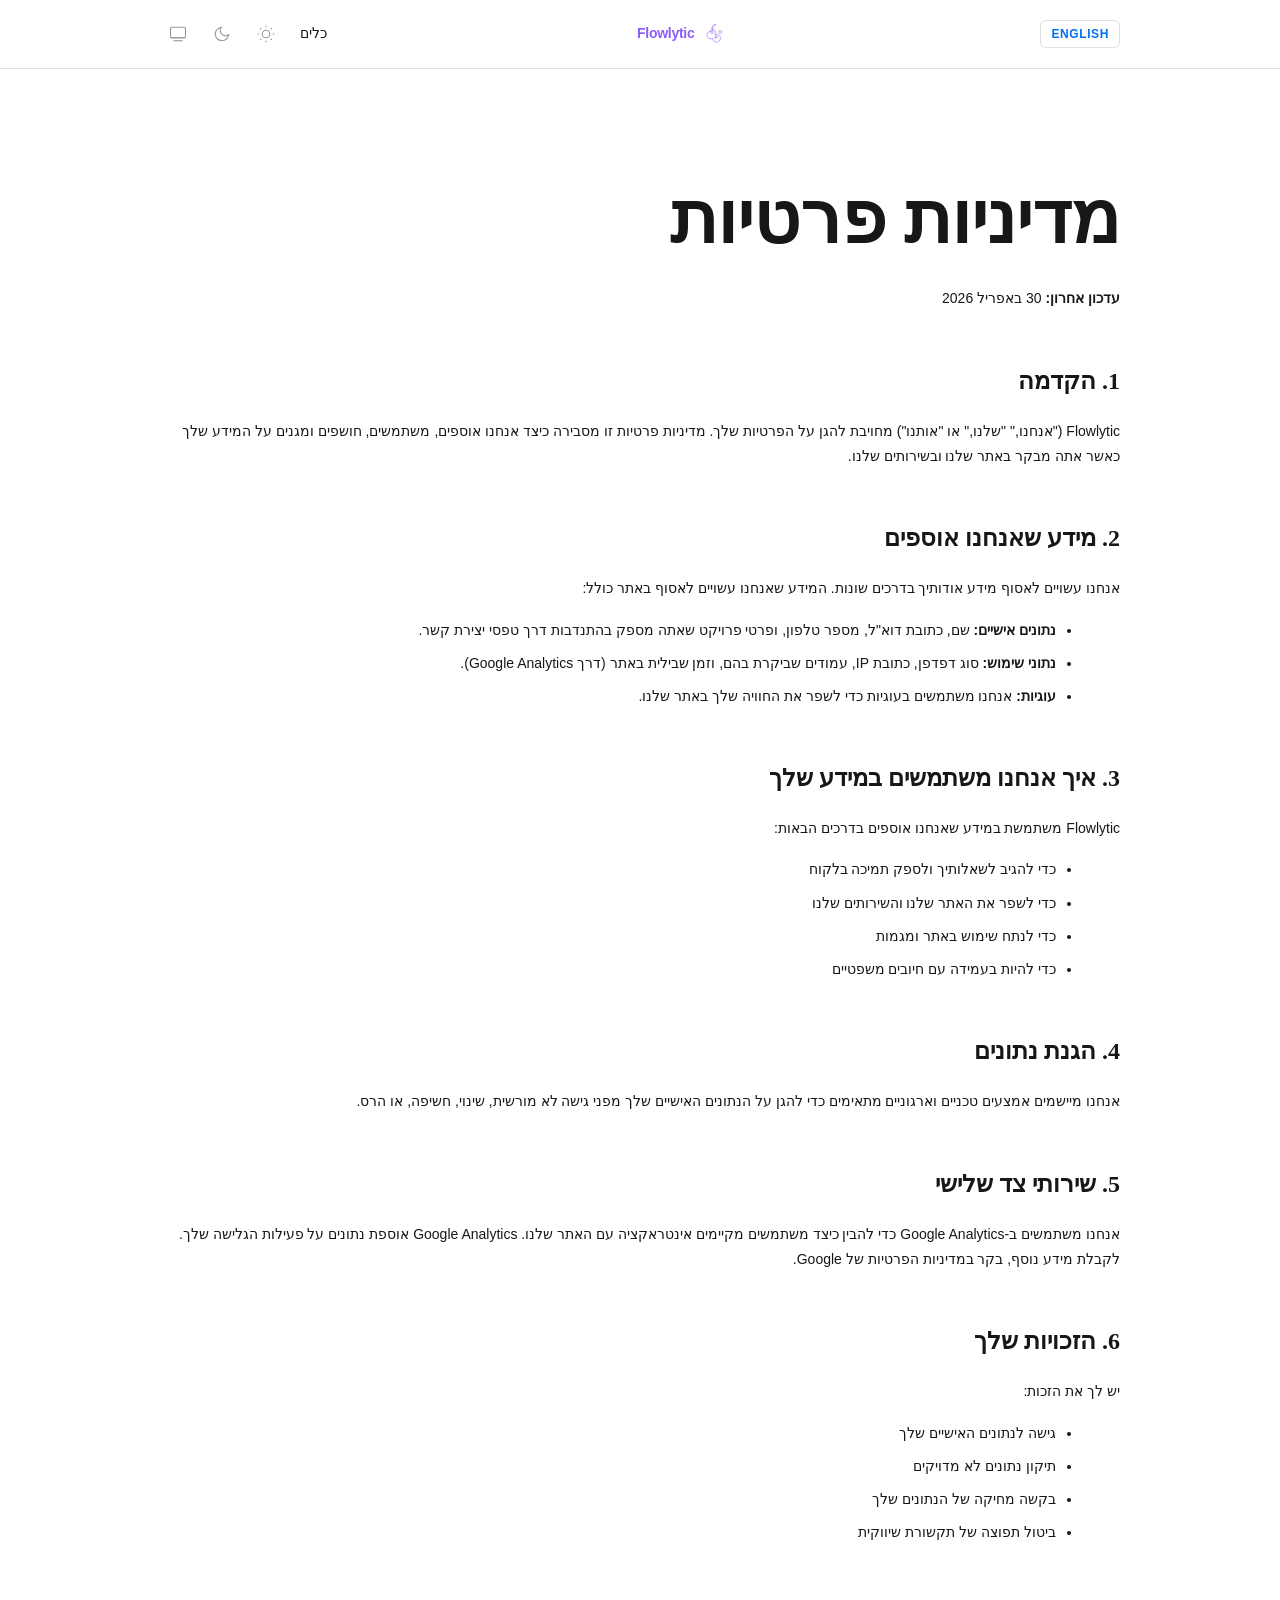
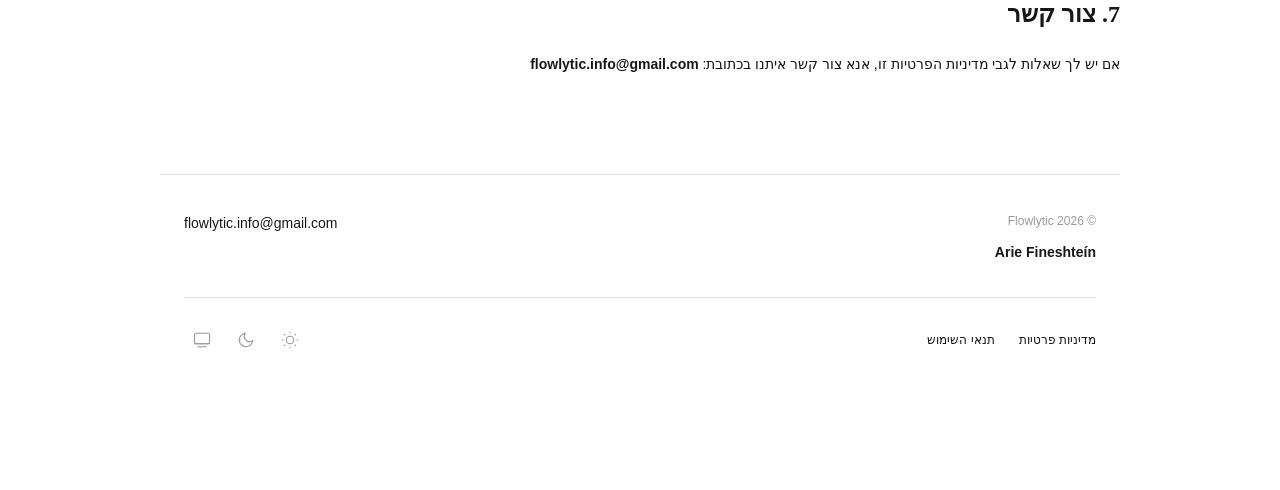
==== public/privacy-policy-he.html @ a44dccfc "initial: moses medical center landing page project" ====
<!DOCTYPE html>
<html lang="he" dir="rtl">
<head>
    <meta charset="UTF-8">
    <meta name="viewport" content="width=device-width, initial-scale=1.0">
    <title>מדיניות פרטיות - Flowlytic</title>
    <style>
        :root {
            color-scheme: light dark;
        }

        :root[data-theme="dark"],
        :root {
            --background: #171717;
            --surface: #000000;
            --text-primary: #eaeaea;
            --text-muted: #686868;
            --accent: #0070f3;
            --border: #383838;
            --ease: cubic-bezier(0.5, 0.25, 0.35, 1);
        }

        :root[data-theme="light"] {
            --background: #ffffff;
            --surface: #ffffff;
            --text-primary: #171717;
            --text-muted: #999999;
            --accent: #0070f3;
            --border: #e0e0e0;
            --ease: cubic-bezier(0.5, 0.25, 0.35, 1);
        }

        body {
            background-color: var(--background);
            font-family: Geist, -apple-system, BlinkMacSystemFont, 'Segoe UI', Roboto, sans-serif;
            max-width: 960px;
            margin: 0 auto;
            padding: 96px 24px;
            line-height: 1.8;
            color: var(--text-primary);
            direction: rtl;
            transition: background-color 0.15s var(--ease), color 0.15s var(--ease);
        }
        h1 {
            font-family: Georgia, serif;
            font-size: 72px;
            font-weight: 700;
            color: var(--text-primary);
            line-height: 1.2;
            margin: 0 0 24px 0;
        }
        h2 {
            font-family: Georgia, serif;
            font-size: 24px;
            font-weight: 700;
            color: var(--text-primary);
            margin-top: 48px;
            margin-bottom: 16px;
        }
        p {
            font-size: 14px;
            line-height: 1.8;
            color: var(--text-primary);
            margin: 0 0 16px 0;
        }
        strong {
            color: var(--text-primary);
            font-weight: 600;
        }
        ul {
            font-size: 14px;
            line-height: 1.8;
            color: var(--text-primary);
            margin: 0 24px 16px 0;
        }
        li {
            margin-bottom: 8px;
        }
        a {
            color: var(--accent);
            text-decoration: none;
            transition: color 0.15s var(--ease);
        }
        a:hover {
            color: var(--accent);
            text-decoration: underline;
        }
        hr {
            border: none;
            border-top: 1px solid var(--border);
            margin: 48px 0;
        }
        .content {
            max-width: 960px;
            margin: 0 auto;
        }
    </style>
    <script>
        function updateThemeButtons() {
            const theme = localStorage.getItem('theme') || 'auto';
            ['nav-theme-light', 'nav-theme-dark', 'nav-theme-auto', 'footer-theme-light', 'footer-theme-dark', 'footer-theme-auto'].forEach(id => {
                const btn = document.getElementById(id);
                if (btn) {
                    const btnTheme = id.split('-')[2];
                    if (btnTheme === theme) {
                        btn.style.background = 'var(--surface)';
                        btn.style.border = '1px solid var(--border)';
                        btn.style.color = 'var(--text-primary)';
                    } else {
                        btn.style.background = 'transparent';
                        btn.style.border = 'none';
                        btn.style.color = 'var(--text-muted)';
                    }
                }
            });
        }

        function setTheme(newTheme) {
            localStorage.setItem('theme', newTheme);
            let effectiveTheme = newTheme;
            if (newTheme === 'auto') {
                effectiveTheme = window.matchMedia('(prefers-color-scheme: dark)').matches ? 'dark' : 'light';
            }
            document.documentElement.setAttribute('data-theme', effectiveTheme);
            updateThemeButtons();
        }

        (function() {
            const theme = localStorage.getItem('theme') || 'auto';
            let effectiveTheme = theme;
            if (theme === 'auto') {
                effectiveTheme = window.matchMedia('(prefers-color-scheme: dark)').matches ? 'dark' : 'light';
            }
            document.documentElement.setAttribute('data-theme', effectiveTheme);
            updateThemeButtons();
        })();
    </script>
</head>
<body>
    <!-- Nav -->
    <nav style="position: fixed; top: 0; left: 0; right: 0; z-index: 50; background: var(--background); border-bottom: 1px solid var(--border); color: var(--text-primary); transition: background 0.15s var(--ease), border-color 0.15s var(--ease), color 0.15s var(--ease);">
      <div style="max-width: 960px; margin: 0 auto; padding: 16px 24px; display: flex; align-items: center; justify-content: space-between; direction: rtl;">
        <div style="display: flex; align-items: center; gap: 16px;">
          <button onclick="location.href='/privacy-policy.html'" style="font-size: 12px; font-weight: 600; text-transform: uppercase; letter-spacing: 0.05em; padding: 6px 10px; border-radius: 6px; border: 1px solid var(--border); background-color: transparent; color: #0070f3; cursor: pointer; transition: all 0.15s var(--ease);" onmouseover="this.style.backgroundColor='var(--surface)'" onmouseout="this.style.backgroundColor='transparent'">English</button>
        </div>
        <a href="/" style="display: flex; align-items: center; gap: 8px; text-decoration: none; cursor: pointer; transition: opacity 0.15s cubic-bezier(0.5, 0.25, 0.35, 1);" onmouseover="this.style.opacity='0.8'" onmouseout="this.style.opacity='1'">
          <svg width="28" height="28" viewBox="0 0 100 100" fill="none" xmlns="http://www.w3.org/2000/svg">
            <path d="M50 15c-8 0-14 6-14 14 0 3 1 6 2 8-2 1-4 2-6 2-8 0-14 6-14 14 0 8 6 14 14 14 2 0 4-1 6-2 0 8 6 14 14 14 8 0 14-6 14-14 0-8-6-14-14-14-2 0-4 1-6 2 1-2 2-5 2-8 0-8-6-14-14-14z" stroke="#8B5CF6" stroke-width="2" fill="none"/>
            <path d="M35 35c-4 0-8 3-8 8s3 8 8 8 8-3 8-8-3-8-8-8z" fill="#8B5CF6" opacity="0.3"/>
            <path d="M65 35c-4 0-8 3-8 8s3 8 8 8 8-3 8-8-3-8-8-8z" fill="#8B5CF6" opacity="0.3"/>
            <path d="M50 55c-3 0-6 2-6 6s2 6 6 6 6-2 6-6-2-6-6-6z" fill="#8B5CF6" opacity="0.5"/>
          </svg>
          <span style="font-size: 14px; font-weight: 700; color: #8B5CF6; letter-spacing: -0.02em;">Flowlytic</span>
        </a>
        <div style="display: flex; align-items: center; gap: 16px;">
          <a href="/tools" style="color: var(--text-primary); text-decoration: none; font-size: 14px; cursor: pointer; transition: color 0.15s var(--ease);">כלים</a>
          <div style="display: inline-flex; align-items: center; gap: 8px;">
            <button onclick="setTheme('light')" aria-label="Light mode" style="background: transparent; border: none; width: 36px; height: 36px; padding: 0; display: flex; align-items: center; justify-content: center; cursor: pointer; transition: background 0.15s var(--ease), border 0.15s var(--ease); border-radius: 50%;" id="nav-theme-light"><svg width="18" height="18" viewBox="0 0 24 24" fill="none" stroke="currentColor" stroke-width="1.5" style="color: var(--text-muted);" class="theme-icon"><circle cx="12" cy="12" r="5"/><line x1="12" y1="1" x2="12" y2="3"/><line x1="12" y1="21" x2="12" y2="23"/><line x1="4.22" y1="4.22" x2="5.64" y2="5.64"/><line x1="18.36" y1="18.36" x2="19.78" y2="19.78"/><line x1="1" y1="12" x2="3" y2="12"/><line x1="21" y1="12" x2="23" y2="12"/><line x1="4.22" y1="19.78" x2="5.64" y2="18.36"/><line x1="18.36" y1="5.64" x2="19.78" y2="4.22"/></svg></button>
            <button onclick="setTheme('dark')" aria-label="Dark mode" style="background: transparent; border: none; width: 36px; height: 36px; padding: 0; display: flex; align-items: center; justify-content: center; cursor: pointer; transition: background 0.15s var(--ease), border 0.15s var(--ease); border-radius: 50%;" id="nav-theme-dark"><svg width="18" height="18" viewBox="0 0 24 24" fill="none" stroke="currentColor" stroke-width="1.5" style="color: var(--text-muted);" class="theme-icon"><path d="M21 12.79A9 9 0 1 1 11.21 3 7 7 0 0 0 21 12.79z"/></svg></button>
            <button onclick="setTheme('auto')" aria-label="Auto mode" style="background: transparent; border: none; width: 36px; height: 36px; padding: 0; display: flex; align-items: center; justify-content: center; cursor: pointer; transition: background 0.15s var(--ease), border 0.15s var(--ease); border-radius: 50%;" id="nav-theme-auto"><svg width="18" height="18" viewBox="0 0 24 24" fill="none" stroke="currentColor" stroke-width="1.5" style="color: var(--text-muted);" class="theme-icon"><rect x="2" y="3" width="20" height="14" rx="2" ry="2"/><line x1="2" y1="17" x2="22" y2="17"/><line x1="6" y1="21" x2="18" y2="21"/></svg></button>
          </div>
        </div>
      </div>
    </nav>
    <div style="height: 80px;"></div>

    <div class="content">
    <h1>מדיניות פרטיות</h1>
    <p><strong>עדכון אחרון:</strong> 30 באפריל 2026</p>

    <h2>1. הקדמה</h2>
    <p>Flowlytic ("אנחנו," "שלנו," או "אותנו") מחויבת להגן על הפרטיות שלך. מדיניות פרטיות זו מסבירה כיצד אנחנו אוספים, משתמשים, חושפים ומגנים על המידע שלך כאשר אתה מבקר באתר שלנו ובשירותים שלנו.</p>

    <h2>2. מידע שאנחנו אוספים</h2>
    <p>אנחנו עשויים לאסוף מידע אודותיך בדרכים שונות. המידע שאנחנו עשויים לאסוף באתר כולל:</p>
    <ul>
        <li><strong>נתונים אישיים:</strong> שם, כתובת דוא"ל, מספר טלפון, ופרטי פרויקט שאתה מספק בהתנדבות דרך טפסי יצירת קשר.</li>
        <li><strong>נתוני שימוש:</strong> סוג דפדפן, כתובת IP, עמודים שביקרת בהם, וזמן שבילית באתר (דרך Google Analytics).</li>
        <li><strong>עוגיות:</strong> אנחנו משתמשים בעוגיות כדי לשפר את החוויה שלך באתר שלנו.</li>
    </ul>

    <h2>3. איך אנחנו משתמשים במידע שלך</h2>
    <p>Flowlytic משתמשת במידע שאנחנו אוספים בדרכים הבאות:</p>
    <ul>
        <li>כדי להגיב לשאלותיך ולספק תמיכה בלקוח</li>
        <li>כדי לשפר את האתר שלנו והשירותים שלנו</li>
        <li>כדי לנתח שימוש באתר ומגמות</li>
        <li>כדי להיות בעמידה עם חיובים משפטיים</li>
    </ul>

    <h2>4. הגנת נתונים</h2>
    <p>אנחנו מיישמים אמצעים טכניים וארגוניים מתאימים כדי להגן על הנתונים האישיים שלך מפני גישה לא מורשית, שינוי, חשיפה, או הרס.</p>

    <h2>5. שירותי צד שלישי</h2>
    <p>אנחנו משתמשים ב-Google Analytics כדי להבין כיצד משתמשים מקיימים אינטראקציה עם האתר שלנו. Google Analytics אוספת נתונים על פעילות הגלישה שלך. לקבלת מידע נוסף, בקר במדיניות הפרטיות של Google.</p>

    <h2>6. הזכויות שלך</h2>
    <p>יש לך את הזכות:</p>
    <ul>
        <li>גישה לנתונים האישיים שלך</li>
        <li>תיקון נתונים לא מדויקים</li>
        <li>בקשה מחיקה של הנתונים שלך</li>
        <li>ביטול תפוצה של תקשורת שיווקית</li>
    </ul>

    <h2>7. צור קשר</h2>
    <p>אם יש לך שאלות לגבי מדיניות הפרטיות זו, אנא צור קשר איתנו בכתובת: <strong>flowlytic.info@gmail.com</strong></p>
    </div>

    <!-- Footer -->
    <footer style="padding: 36px 24px; border-top: 1px solid var(--border); background-color: var(--background); transition: background 0.15s var(--ease), border-color 0.15s var(--ease); margin-top: 96px;">
      <div style="max-width: 960px; margin: 0 auto;">
        <div style="display: flex; flex-direction: row; align-items: flex-start; justify-content: space-between; gap: 32px; margin-bottom: 32px; direction: rtl;">
          <div style="display: flex; flex-direction: column; gap: 8px;">
            <p style="font-size: 12px; font-family: Geist, sans-serif; color: var(--text-muted); margin: 0;">© 2026 Flowlytic</p>
            <p style="font-size: 14px; font-family: Geist, sans-serif; font-weight: 600; color: var(--text-primary); margin: 0;">Arie Fineshteín</p>
          </div>
          <a href="mailto:flowlytic.info@gmail.com" style="font-size: 14px; font-family: Geist, sans-serif; color: var(--text-primary); text-decoration: none; transition: color 0.15s var(--ease);" onmouseover="this.style.color='var(--accent)'" onmouseout="this.style.color='var(--text-primary)'">flowlytic.info@gmail.com</a>
        </div>
        <div style="border-top: 1px solid var(--border); padding-top: 24px;">
          <div style="display: flex; flex-direction: row; align-items: center; justify-content: space-between; direction: rtl;">
            <div style="display: flex; flex-direction: row; gap: 24px;">
              <a href="/privacy-policy-he.html" style="font-size: 12px; font-family: Geist, sans-serif; color: var(--text-primary); text-decoration: none; transition: color 0.15s var(--ease);" onmouseover="this.style.color='var(--accent)'" onmouseout="this.style.color='var(--text-primary)'">מדיניות פרטיות</a>
              <a href="/terms-of-use-he.html" style="font-size: 12px; font-family: Geist, sans-serif; color: var(--text-primary); text-decoration: none; transition: color 0.15s var(--ease);" onmouseover="this.style.color='var(--accent)'" onmouseout="this.style.color='var(--text-primary)'">תנאי השימוש</a>
            </div>
            <div style="display: inline-flex; align-items: center; gap: 8px;">
              <button onclick="setTheme('light')" aria-label="Light mode" style="background: transparent; border: none; width: 36px; height: 36px; padding: 0; display: flex; align-items: center; justify-content: center; cursor: pointer; transition: background 0.15s var(--ease), border 0.15s var(--ease); border-radius: 50%;" id="footer-theme-light"><svg width="18" height="18" viewBox="0 0 24 24" fill="none" stroke="currentColor" stroke-width="1.5" style="color: var(--text-muted);" class="theme-icon"><circle cx="12" cy="12" r="5"/><line x1="12" y1="1" x2="12" y2="3"/><line x1="12" y1="21" x2="12" y2="23"/><line x1="4.22" y1="4.22" x2="5.64" y2="5.64"/><line x1="18.36" y1="18.36" x2="19.78" y2="19.78"/><line x1="1" y1="12" x2="3" y2="12"/><line x1="21" y1="12" x2="23" y2="12"/><line x1="4.22" y1="19.78" x2="5.64" y2="18.36"/><line x1="18.36" y1="5.64" x2="19.78" y2="4.22"/></svg></button>
              <button onclick="setTheme('dark')" aria-label="Dark mode" style="background: transparent; border: none; width: 36px; height: 36px; padding: 0; display: flex; align-items: center; justify-content: center; cursor: pointer; transition: background 0.15s var(--ease), border 0.15s var(--ease); border-radius: 50%;" id="footer-theme-dark"><svg width="18" height="18" viewBox="0 0 24 24" fill="none" stroke="currentColor" stroke-width="1.5" style="color: var(--text-muted);" class="theme-icon"><path d="M21 12.79A9 9 0 1 1 11.21 3 7 7 0 0 0 21 12.79z"/></svg></button>
              <button onclick="setTheme('auto')" aria-label="Auto mode" style="background: transparent; border: none; width: 36px; height: 36px; padding: 0; display: flex; align-items: center; justify-content: center; cursor: pointer; transition: background 0.15s var(--ease), border 0.15s var(--ease); border-radius: 50%;" id="footer-theme-auto"><svg width="18" height="18" viewBox="0 0 24 24" fill="none" stroke="currentColor" stroke-width="1.5" style="color: var(--text-muted);" class="theme-icon"><rect x="2" y="3" width="20" height="14" rx="2" ry="2"/><line x1="2" y1="17" x2="22" y2="17"/><line x1="6" y1="21" x2="18" y2="21"/></svg></button>
            </div>
          </div>
        </div>
      </div>
    </footer>
</body>
</html>
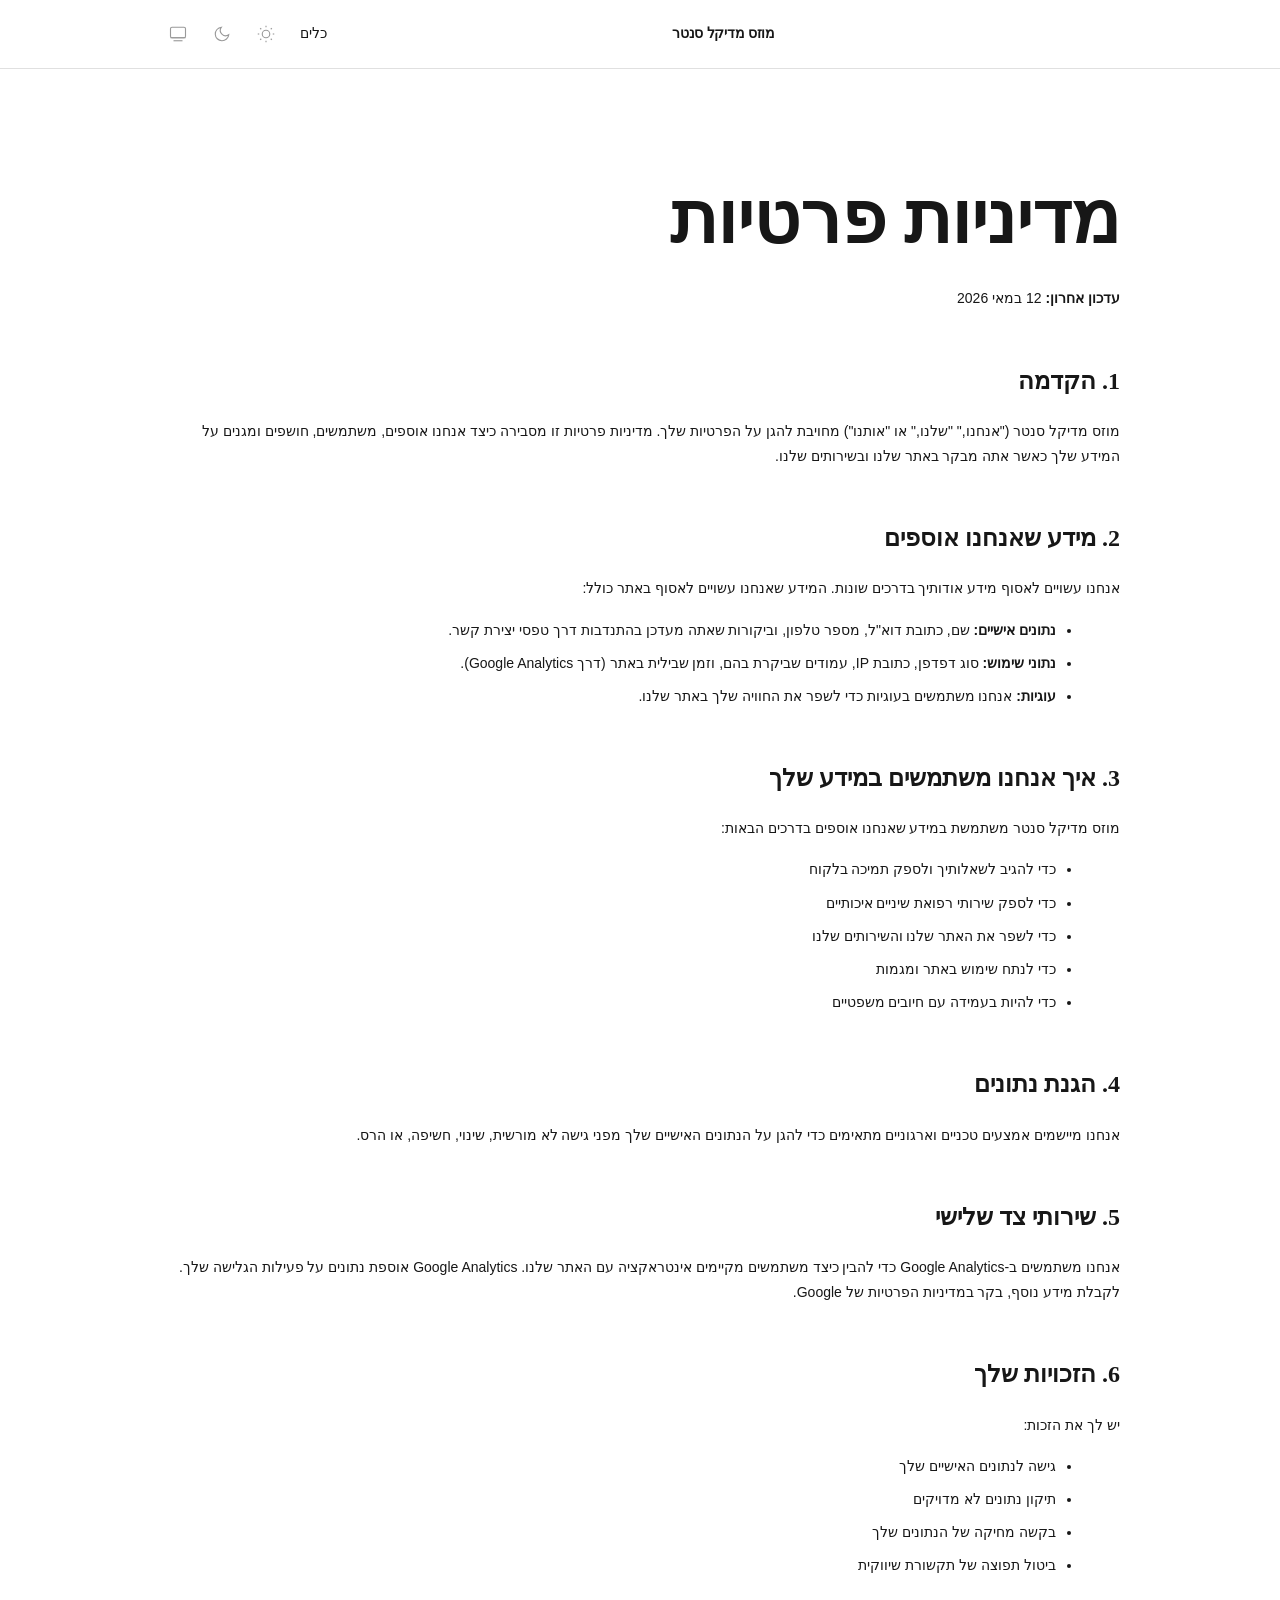
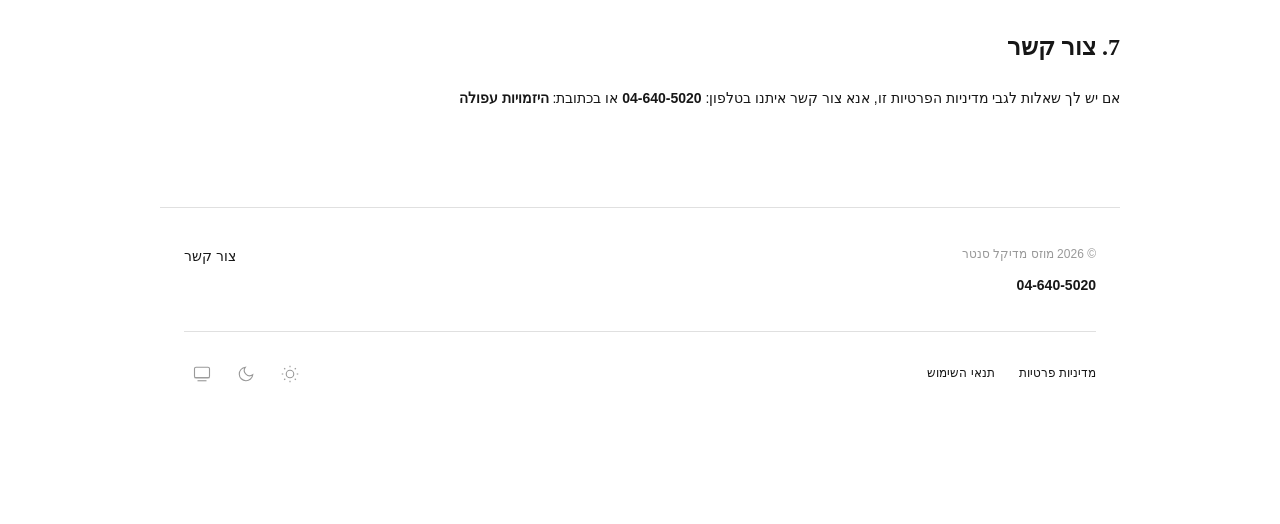
==== commit 4ff5c725: "feat: update privacy policy and terms of use with moses clinic content, add footer links, and update" ====
--- a/public/privacy-policy-he.html
+++ b/public/privacy-policy-he.html
@@ -3,7 +3,7 @@
 <head>
     <meta charset="UTF-8">
     <meta name="viewport" content="width=device-width, initial-scale=1.0">
-    <title>מדיניות פרטיות - Flowlytic</title>
+    <title>מדיניות פרטיות - מוזס מדיקל סנטר</title>
     <style>
         :root {
             color-scheme: light dark;
@@ -140,17 +140,9 @@
     <!-- Nav -->
     <nav style="position: fixed; top: 0; left: 0; right: 0; z-index: 50; background: var(--background); border-bottom: 1px solid var(--border); color: var(--text-primary); transition: background 0.15s var(--ease), border-color 0.15s var(--ease), color 0.15s var(--ease);">
       <div style="max-width: 960px; margin: 0 auto; padding: 16px 24px; display: flex; align-items: center; justify-content: space-between; direction: rtl;">
-        <div style="display: flex; align-items: center; gap: 16px;">
-          <button onclick="location.href='/privacy-policy.html'" style="font-size: 12px; font-weight: 600; text-transform: uppercase; letter-spacing: 0.05em; padding: 6px 10px; border-radius: 6px; border: 1px solid var(--border); background-color: transparent; color: #0070f3; cursor: pointer; transition: all 0.15s var(--ease);" onmouseover="this.style.backgroundColor='var(--surface)'" onmouseout="this.style.backgroundColor='transparent'">English</button>
-        </div>
+        <div></div>
         <a href="/" style="display: flex; align-items: center; gap: 8px; text-decoration: none; cursor: pointer; transition: opacity 0.15s cubic-bezier(0.5, 0.25, 0.35, 1);" onmouseover="this.style.opacity='0.8'" onmouseout="this.style.opacity='1'">
-          <svg width="28" height="28" viewBox="0 0 100 100" fill="none" xmlns="http://www.w3.org/2000/svg">
-            <path d="M50 15c-8 0-14 6-14 14 0 3 1 6 2 8-2 1-4 2-6 2-8 0-14 6-14 14 0 8 6 14 14 14 2 0 4-1 6-2 0 8 6 14 14 14 8 0 14-6 14-14 0-8-6-14-14-14-2 0-4 1-6 2 1-2 2-5 2-8 0-8-6-14-14-14z" stroke="#8B5CF6" stroke-width="2" fill="none"/>
-            <path d="M35 35c-4 0-8 3-8 8s3 8 8 8 8-3 8-8-3-8-8-8z" fill="#8B5CF6" opacity="0.3"/>
-            <path d="M65 35c-4 0-8 3-8 8s3 8 8 8 8-3 8-8-3-8-8-8z" fill="#8B5CF6" opacity="0.3"/>
-            <path d="M50 55c-3 0-6 2-6 6s2 6 6 6 6-2 6-6-2-6-6-6z" fill="#8B5CF6" opacity="0.5"/>
-          </svg>
-          <span style="font-size: 14px; font-weight: 700; color: #8B5CF6; letter-spacing: -0.02em;">Flowlytic</span>
+          <span style="font-size: 14px; font-weight: 700; color: var(--text-primary); letter-spacing: -0.02em;">מוזס מדיקל סנטר</span>
         </a>
         <div style="display: flex; align-items: center; gap: 16px;">
           <a href="/tools" style="color: var(--text-primary); text-decoration: none; font-size: 14px; cursor: pointer; transition: color 0.15s var(--ease);">כלים</a>
@@ -166,23 +158,24 @@
 
     <div class="content">
     <h1>מדיניות פרטיות</h1>
-    <p><strong>עדכון אחרון:</strong> 30 באפריל 2026</p>
+    <p><strong>עדכון אחרון:</strong> 12 במאי 2026</p>
 
     <h2>1. הקדמה</h2>
-    <p>Flowlytic ("אנחנו," "שלנו," או "אותנו") מחויבת להגן על הפרטיות שלך. מדיניות פרטיות זו מסבירה כיצד אנחנו אוספים, משתמשים, חושפים ומגנים על המידע שלך כאשר אתה מבקר באתר שלנו ובשירותים שלנו.</p>
+    <p>מוזס מדיקל סנטר ("אנחנו," "שלנו," או "אותנו") מחויבת להגן על הפרטיות שלך. מדיניות פרטיות זו מסבירה כיצד אנחנו אוספים, משתמשים, חושפים ומגנים על המידע שלך כאשר אתה מבקר באתר שלנו ובשירותים שלנו.</p>
 
     <h2>2. מידע שאנחנו אוספים</h2>
     <p>אנחנו עשויים לאסוף מידע אודותיך בדרכים שונות. המידע שאנחנו עשויים לאסוף באתר כולל:</p>
     <ul>
-        <li><strong>נתונים אישיים:</strong> שם, כתובת דוא"ל, מספר טלפון, ופרטי פרויקט שאתה מספק בהתנדבות דרך טפסי יצירת קשר.</li>
+        <li><strong>נתונים אישיים:</strong> שם, כתובת דוא"ל, מספר טלפון, וביקורות שאתה מעדכן בהתנדבות דרך טפסי יצירת קשר.</li>
         <li><strong>נתוני שימוש:</strong> סוג דפדפן, כתובת IP, עמודים שביקרת בהם, וזמן שבילית באתר (דרך Google Analytics).</li>
         <li><strong>עוגיות:</strong> אנחנו משתמשים בעוגיות כדי לשפר את החוויה שלך באתר שלנו.</li>
     </ul>
 
     <h2>3. איך אנחנו משתמשים במידע שלך</h2>
-    <p>Flowlytic משתמשת במידע שאנחנו אוספים בדרכים הבאות:</p>
+    <p>מוזס מדיקל סנטר משתמשת במידע שאנחנו אוספים בדרכים הבאות:</p>
     <ul>
         <li>כדי להגיב לשאלותיך ולספק תמיכה בלקוח</li>
+        <li>כדי לספק שירותי רפואת שיניים איכותיים</li>
         <li>כדי לשפר את האתר שלנו והשירותים שלנו</li>
         <li>כדי לנתח שימוש באתר ומגמות</li>
         <li>כדי להיות בעמידה עם חיובים משפטיים</li>
@@ -204,7 +197,7 @@
     </ul>
 
     <h2>7. צור קשר</h2>
-    <p>אם יש לך שאלות לגבי מדיניות הפרטיות זו, אנא צור קשר איתנו בכתובת: <strong>flowlytic.info@gmail.com</strong></p>
+    <p>אם יש לך שאלות לגבי מדיניות הפרטיות זו, אנא צור קשר איתנו בטלפון: <strong>04-640-5020</strong> או בכתובת: <strong>היזמויות עפולה</strong></p>
     </div>
 
     <!-- Footer -->
@@ -212,10 +205,10 @@
       <div style="max-width: 960px; margin: 0 auto;">
         <div style="display: flex; flex-direction: row; align-items: flex-start; justify-content: space-between; gap: 32px; margin-bottom: 32px; direction: rtl;">
           <div style="display: flex; flex-direction: column; gap: 8px;">
-            <p style="font-size: 12px; font-family: Geist, sans-serif; color: var(--text-muted); margin: 0;">© 2026 Flowlytic</p>
-            <p style="font-size: 14px; font-family: Geist, sans-serif; font-weight: 600; color: var(--text-primary); margin: 0;">Arie Fineshteín</p>
+            <p style="font-size: 12px; font-family: Geist, sans-serif; color: var(--text-muted); margin: 0;">© 2026 מוזס מדיקל סנטר</p>
+            <p style="font-size: 14px; font-family: Geist, sans-serif; font-weight: 600; color: var(--text-primary); margin: 0;">04-640-5020</p>
           </div>
-          <a href="mailto:flowlytic.info@gmail.com" style="font-size: 14px; font-family: Geist, sans-serif; color: var(--text-primary); text-decoration: none; transition: color 0.15s var(--ease);" onmouseover="this.style.color='var(--accent)'" onmouseout="this.style.color='var(--text-primary)'">flowlytic.info@gmail.com</a>
+          <a href="tel:0464050520" style="font-size: 14px; font-family: Geist, sans-serif; color: var(--text-primary); text-decoration: none; transition: color 0.15s var(--ease);" onmouseover="this.style.color='var(--accent)'" onmouseout="this.style.color='var(--text-primary)'">צור קשר</a>
         </div>
         <div style="border-top: 1px solid var(--border); padding-top: 24px;">
           <div style="display: flex; flex-direction: row; align-items: center; justify-content: space-between; direction: rtl;">
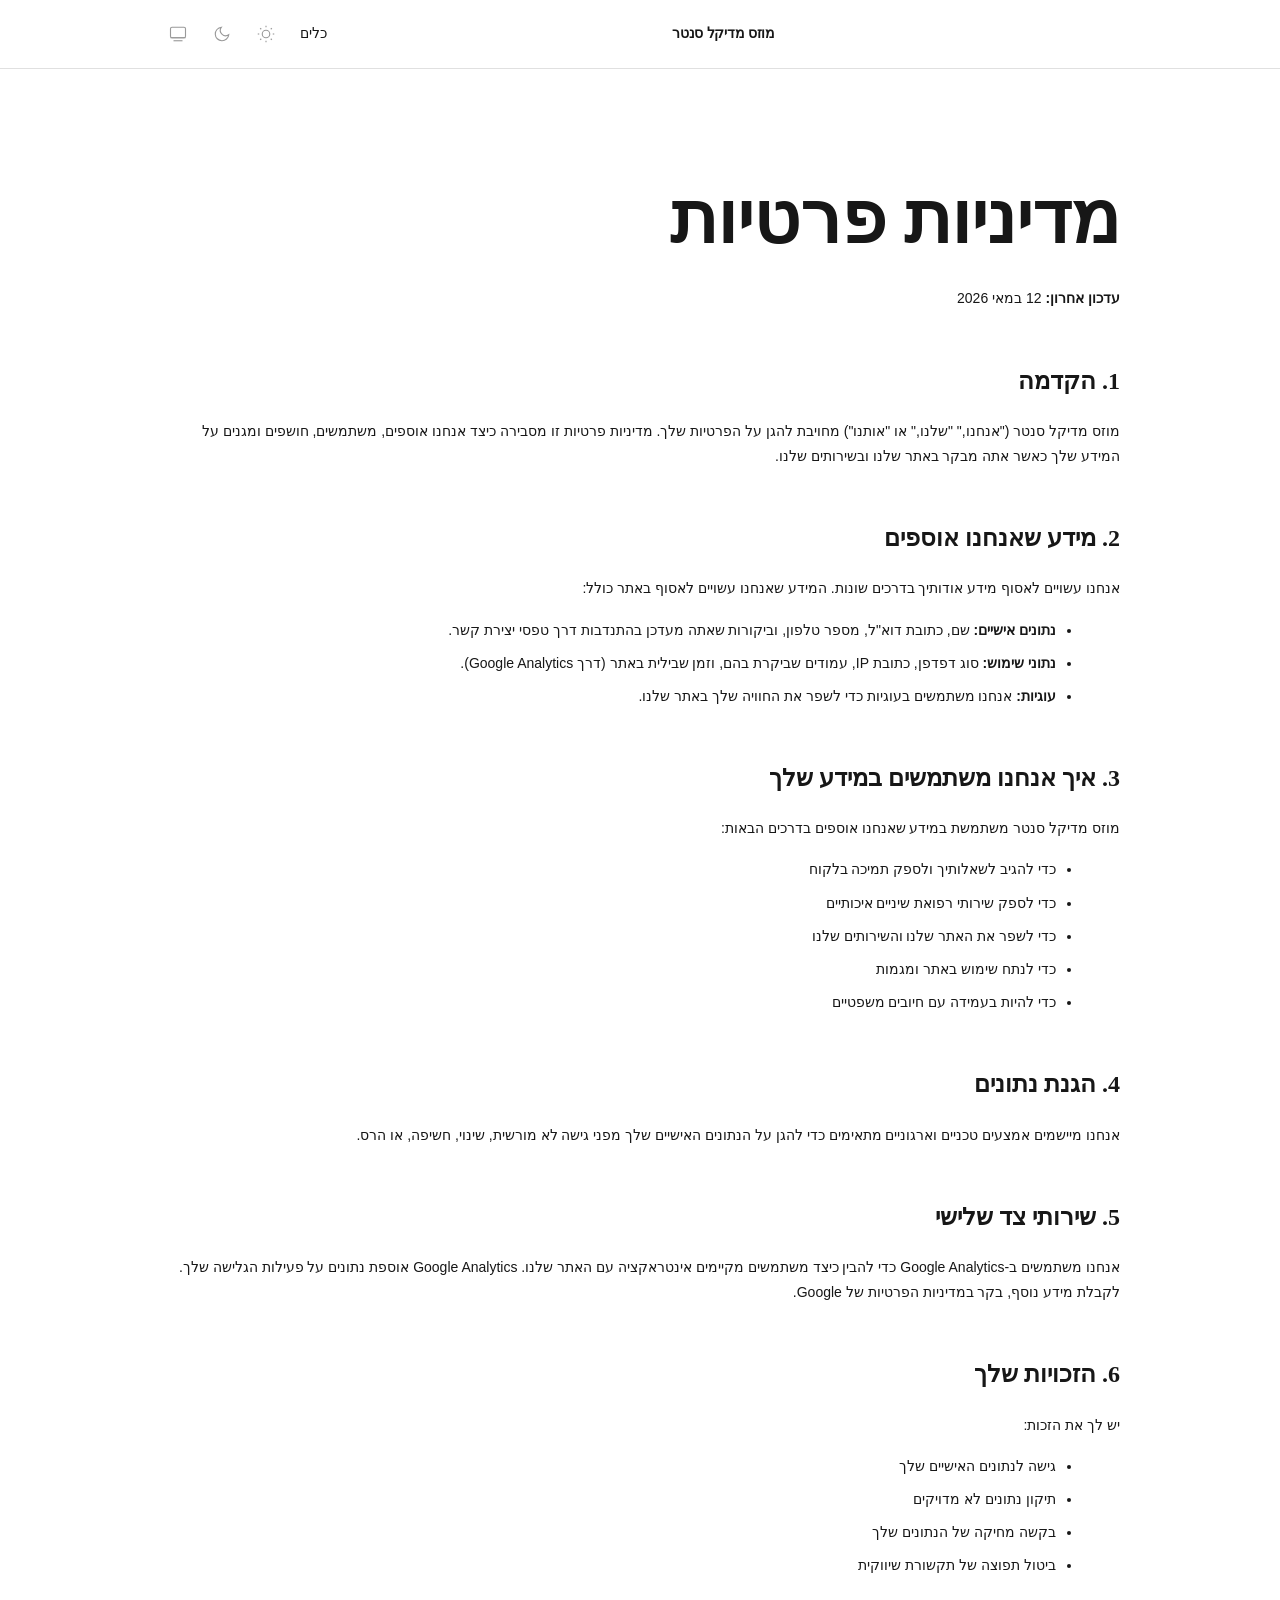
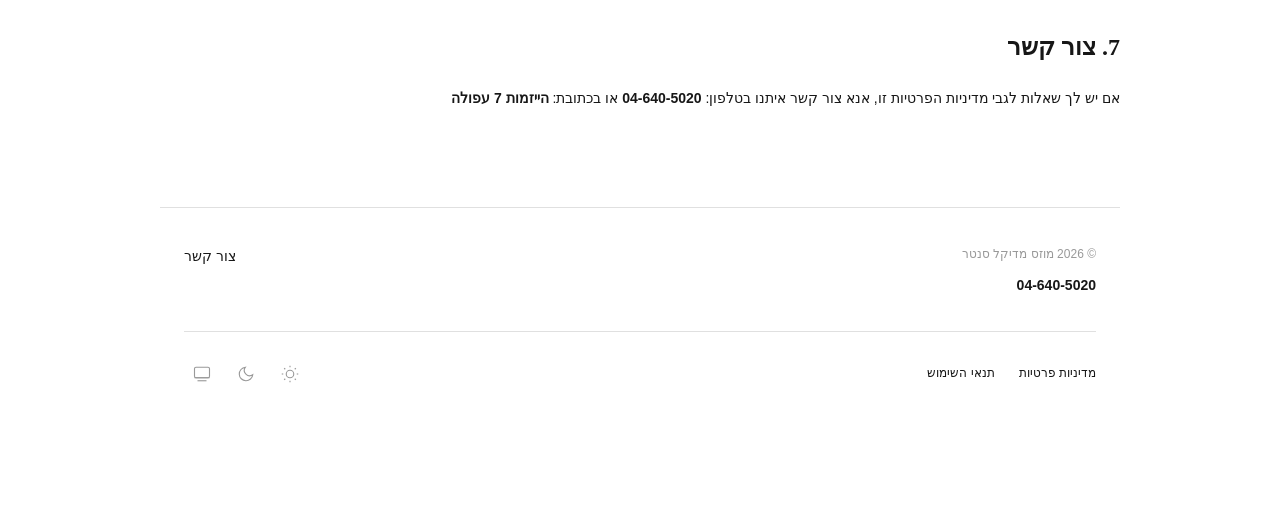
==== commit fe378c1f: "fix: update button text to 'קביעת תור' and address to 'הייזמות 7 עפולה'" ====
--- a/public/privacy-policy-he.html
+++ b/public/privacy-policy-he.html
@@ -197,7 +197,7 @@
     </ul>
 
     <h2>7. צור קשר</h2>
-    <p>אם יש לך שאלות לגבי מדיניות הפרטיות זו, אנא צור קשר איתנו בטלפון: <strong>04-640-5020</strong> או בכתובת: <strong>היזמויות עפולה</strong></p>
+    <p>אם יש לך שאלות לגבי מדיניות הפרטיות זו, אנא צור קשר איתנו בטלפון: <strong>04-640-5020</strong> או בכתובת: <strong>הייזמות 7 עפולה</strong></p>
     </div>
 
     <!-- Footer -->
